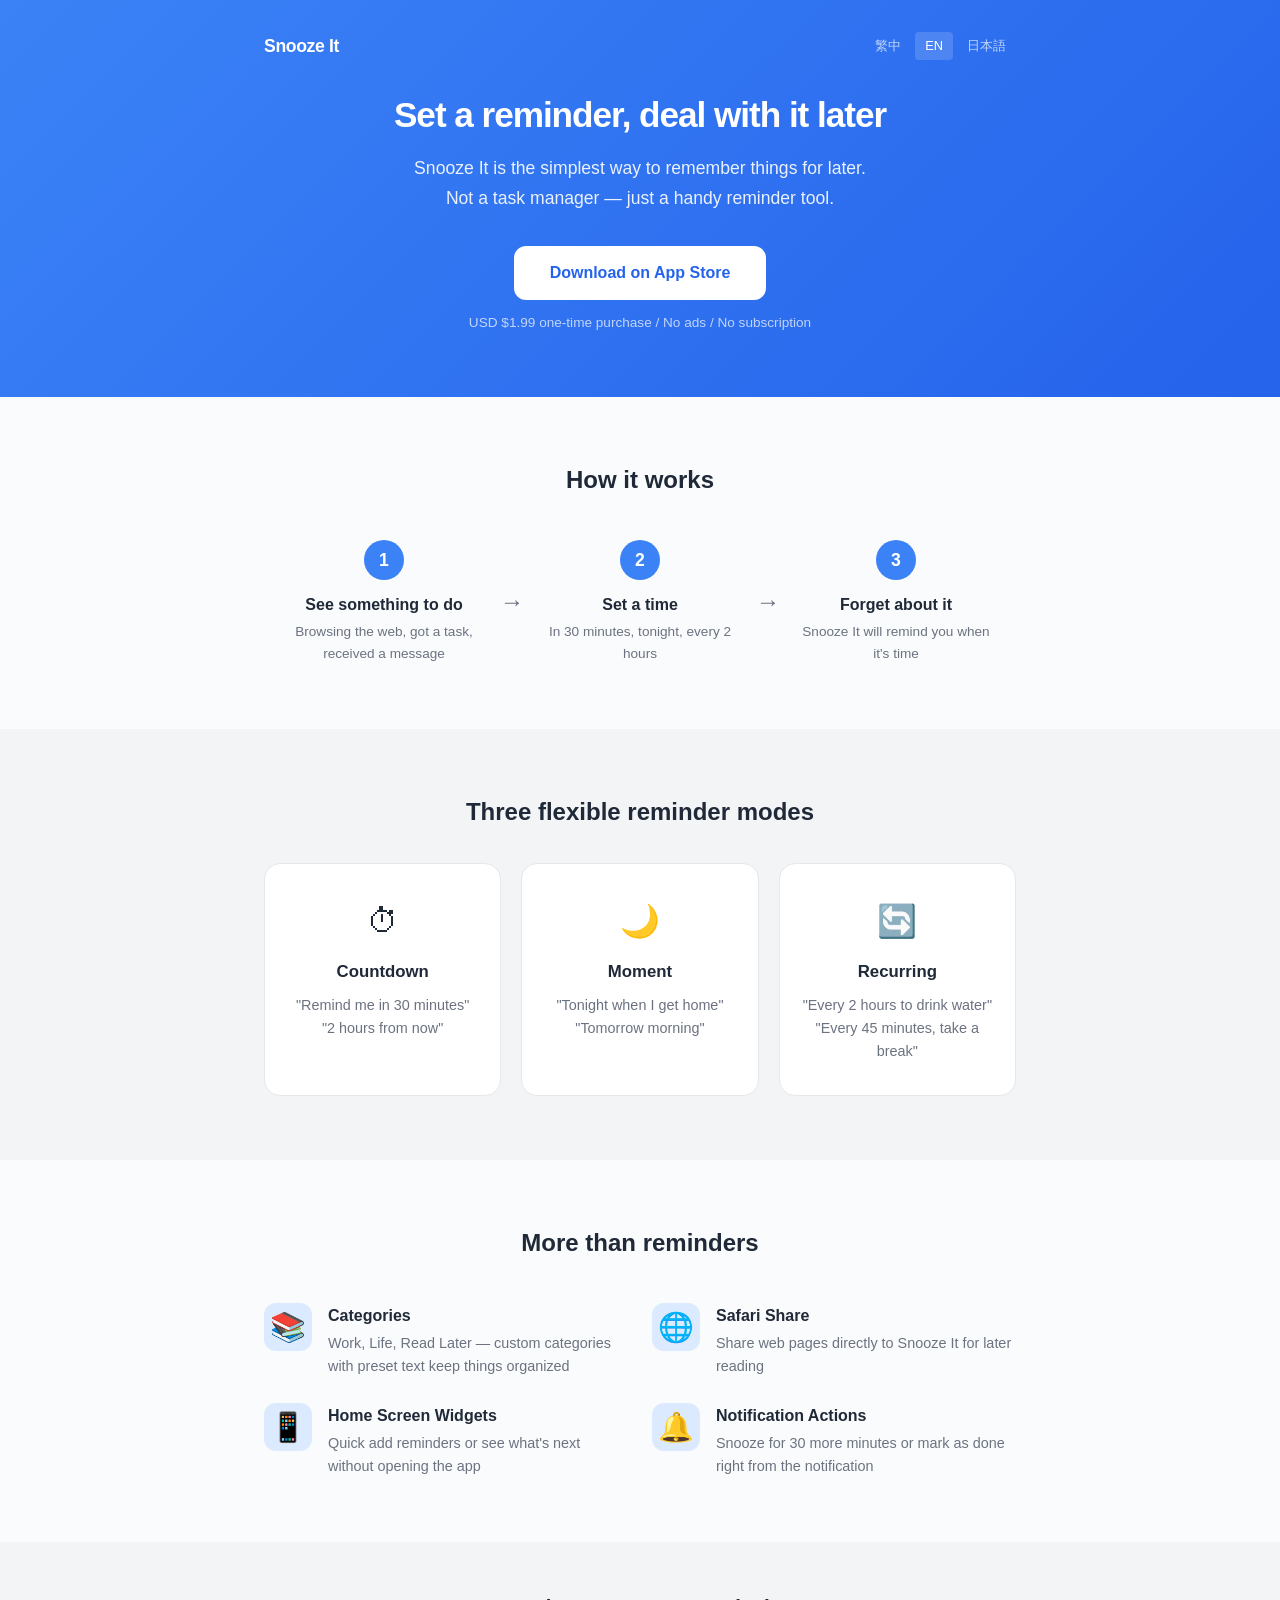
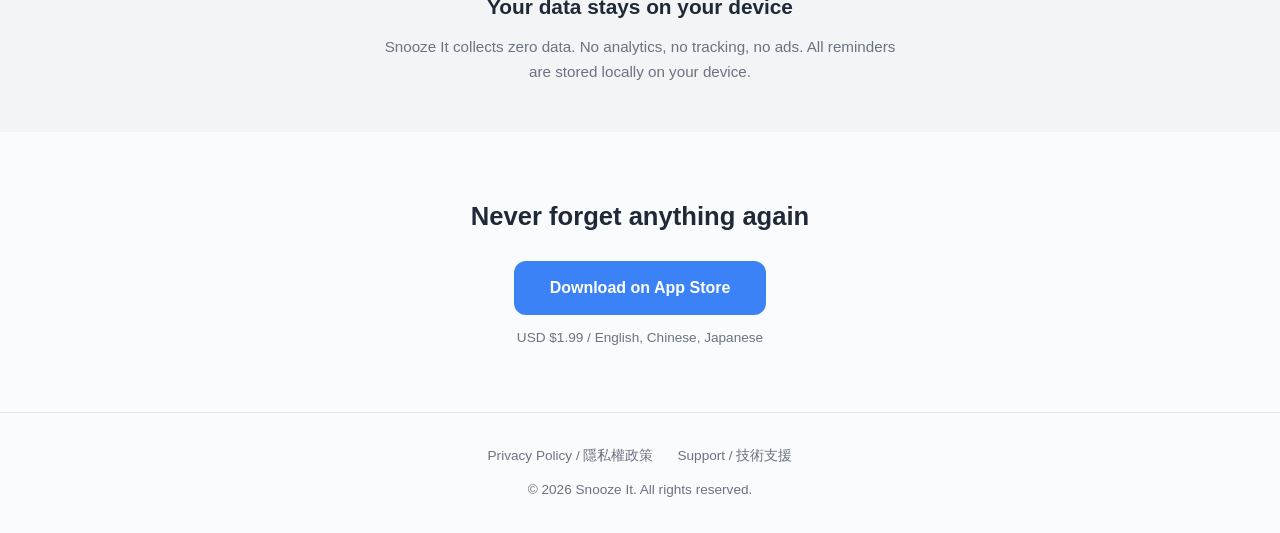
==== index.html @ 7bffccd5 "feat: landing page with SEO, multi-language support, and full feature showcase - Rebuilt index.html " ====
<!DOCTYPE html>
<html lang="zh-Hant">
<head>
    <meta charset="UTF-8">
    <meta name="viewport" content="width=device-width, initial-scale=1.0">
    <title>Snooze It - 最簡單的稍後提醒 App | iPhone 提醒工具</title>
    <meta name="description" content="Snooze It 讓你用最簡單的方式設定提醒：倒數計時、指定時機、循環提醒三種模式，搭配 Widget 與 Safari 分享，不再忘記任何事。">
    <meta name="keywords" content="iPhone 提醒, 稍後提醒, 倒數計時, 喝水提醒, Safari 稍後閱讀, iOS Widget, reminder app, snooze reminder">

    <!-- Open Graph -->
    <meta property="og:title" content="Snooze It - 最簡單的稍後提醒 App">
    <meta property="og:description" content="看到待辦事項，設個時間，晚點再處理。三種提醒模式 + Widget + Safari 分享。">
    <meta property="og:type" content="website">
    <meta property="og:url" content="https://adriechang.github.io/Snoozeit-Site/">
    <meta property="og:image" content="https://adriechang.github.io/Snoozeit-Site/og-image.png">
    <meta property="og:locale" content="zh_TW">
    <meta property="og:locale:alternate" content="en_US">
    <meta property="og:locale:alternate" content="ja_JP">
    <meta property="og:locale:alternate" content="zh_CN">

    <!-- Twitter Card -->
    <meta name="twitter:card" content="summary_large_image">
    <meta name="twitter:title" content="Snooze It - 最簡單的稍後提醒 App">
    <meta name="twitter:description" content="看到待辦事項，設個時間，晚點再處理。三種提醒模式 + Widget + Safari 分享。">

    <!-- Apple Smart App Banner (replace XXXXXXXXXX with real App Store ID after launch) -->
    <meta name="apple-itunes-app" content="app-id=XXXXXXXXXX">

    <!-- Canonical -->
    <link rel="canonical" href="https://adriechang.github.io/Snoozeit-Site/">

    <link rel="stylesheet" href="style.css">

    <!-- JSON-LD Structured Data -->
    <script type="application/ld+json">
    {
        "@context": "https://schema.org",
        "@type": "MobileApplication",
        "name": "Snooze It",
        "operatingSystem": "iOS",
        "applicationCategory": "ProductivityApplication",
        "offers": {
            "@type": "Offer",
            "price": "1.99",
            "priceCurrency": "USD"
        },
        "description": "The simplest way to set reminders. Three modes: countdown, moment, and recurring. With Widgets and Safari sharing.",
        "softwareVersion": "1.0",
        "author": {
            "@type": "Person",
            "name": "Adrie Chang"
        }
    }
    </script>
</head>
<body>
    <header class="hero-header">
        <div class="container">
            <nav class="top-nav">
                <span class="logo">Snooze It</span>
                <div class="lang-switch">
                    <a href="#" class="active" onclick="switchLang('zh'); return false;">繁中</a>
                    <a href="#" onclick="switchLang('en'); return false;">EN</a>
                    <a href="#" onclick="switchLang('ja'); return false;">日本語</a>
                </div>
            </nav>

            <!-- 繁體中文 Hero -->
            <div id="hero-zh" class="hero-content lang-content">
                <h1>設個提醒，晚點再說</h1>
                <p class="hero-sub">Snooze It 讓你用最簡單的方式記住稍後要做的事。<br>不是任務管理工具，只是一個好用的提醒小幫手。</p>
                <a href="#" class="cta-button" id="cta-zh">
                    <img src="appstore-badge-zh.svg" alt="在 App Store 下載" onerror="this.parentElement.textContent='App Store 下載'">
                </a>
                <p class="price">USD $1.99 一次買斷 / 無廣告 / 無訂閱</p>
            </div>

            <!-- English Hero -->
            <div id="hero-en" class="hero-content lang-content" style="display:none;">
                <h1>Set a reminder, deal with it later</h1>
                <p class="hero-sub">Snooze It is the simplest way to remember things for later.<br>Not a task manager — just a handy reminder tool.</p>
                <a href="#" class="cta-button" id="cta-en">
                    <img src="appstore-badge-en.svg" alt="Download on the App Store" onerror="this.parentElement.textContent='Download on App Store'">
                </a>
                <p class="price">USD $1.99 one-time purchase / No ads / No subscription</p>
            </div>

            <!-- 日本語 Hero -->
            <div id="hero-ja" class="hero-content lang-content" style="display:none;">
                <h1>リマインダーを設定、あとで対応</h1>
                <p class="hero-sub">Snooze It は「あとでやること」を忘れないための<br>最もシンプルなリマインダーアプリです。</p>
                <a href="#" class="cta-button" id="cta-ja">
                    <img src="appstore-badge-ja.svg" alt="App Store からダウンロード" onerror="this.parentElement.textContent='App Store ダウンロード'">
                </a>
                <p class="price">USD $1.99 買い切り / 広告なし / サブスクなし</p>
            </div>
        </div>
    </header>

    <main>
        <!-- How it works -->
        <section class="how-it-works">
            <div class="container">
                <div id="hiw-zh" class="lang-content">
                    <h2>怎麼使用？</h2>
                    <div class="steps">
                        <div class="step">
                            <div class="step-num">1</div>
                            <h3>看到要做的事</h3>
                            <p>瀏覽網頁、想到待辦、收到訊息</p>
                        </div>
                        <div class="step-arrow">&rarr;</div>
                        <div class="step">
                            <div class="step-num">2</div>
                            <h3>設個時間</h3>
                            <p>30 分鐘後、今晚、每 2 小時</p>
                        </div>
                        <div class="step-arrow">&rarr;</div>
                        <div class="step">
                            <div class="step-num">3</div>
                            <h3>放心忘記</h3>
                            <p>時間到了 Snooze It 會提醒你</p>
                        </div>
                    </div>
                </div>
                <div id="hiw-en" class="lang-content" style="display:none;">
                    <h2>How it works</h2>
                    <div class="steps">
                        <div class="step">
                            <div class="step-num">1</div>
                            <h3>See something to do</h3>
                            <p>Browsing the web, got a task, received a message</p>
                        </div>
                        <div class="step-arrow">&rarr;</div>
                        <div class="step">
                            <div class="step-num">2</div>
                            <h3>Set a time</h3>
                            <p>In 30 minutes, tonight, every 2 hours</p>
                        </div>
                        <div class="step-arrow">&rarr;</div>
                        <div class="step">
                            <div class="step-num">3</div>
                            <h3>Forget about it</h3>
                            <p>Snooze It will remind you when it's time</p>
                        </div>
                    </div>
                </div>
                <div id="hiw-ja" class="lang-content" style="display:none;">
                    <h2>使い方</h2>
                    <div class="steps">
                        <div class="step">
                            <div class="step-num">1</div>
                            <h3>やることを見つける</h3>
                            <p>ウェブ閲覧、タスク発見、メッセージ受信</p>
                        </div>
                        <div class="step-arrow">&rarr;</div>
                        <div class="step">
                            <div class="step-num">2</div>
                            <h3>時間を設定</h3>
                            <p>30分後、今夜、2時間ごと</p>
                        </div>
                        <div class="step-arrow">&rarr;</div>
                        <div class="step">
                            <div class="step-num">3</div>
                            <h3>安心して忘れる</h3>
                            <p>時間になったら Snooze It がお知らせ</p>
                        </div>
                    </div>
                </div>
            </div>
        </section>

        <!-- Three modes -->
        <section class="modes">
            <div class="container">
                <div id="modes-zh" class="lang-content">
                    <h2>三種靈活的提醒模式</h2>
                    <div class="features-grid">
                        <div class="feature-card">
                            <div class="feature-icon">&#9201;</div>
                            <h3>倒數計時</h3>
                            <p>「30 分鐘後提醒我」<br>「2 小時後再說」</p>
                        </div>
                        <div class="feature-card">
                            <div class="feature-icon">&#127769;</div>
                            <h3>指定時機</h3>
                            <p>「今晚回家後」<br>「明天早上」</p>
                        </div>
                        <div class="feature-card">
                            <div class="feature-icon">&#128260;</div>
                            <h3>循環提醒</h3>
                            <p>「每 2 小時提醒一次喝水」<br>「每 45 分鐘休息一下」</p>
                        </div>
                    </div>
                </div>
                <div id="modes-en" class="lang-content" style="display:none;">
                    <h2>Three flexible reminder modes</h2>
                    <div class="features-grid">
                        <div class="feature-card">
                            <div class="feature-icon">&#9201;</div>
                            <h3>Countdown</h3>
                            <p>"Remind me in 30 minutes"<br>"2 hours from now"</p>
                        </div>
                        <div class="feature-card">
                            <div class="feature-icon">&#127769;</div>
                            <h3>Moment</h3>
                            <p>"Tonight when I get home"<br>"Tomorrow morning"</p>
                        </div>
                        <div class="feature-card">
                            <div class="feature-icon">&#128260;</div>
                            <h3>Recurring</h3>
                            <p>"Every 2 hours to drink water"<br>"Every 45 minutes, take a break"</p>
                        </div>
                    </div>
                </div>
                <div id="modes-ja" class="lang-content" style="display:none;">
                    <h2>3つの柔軟なリマインドモード</h2>
                    <div class="features-grid">
                        <div class="feature-card">
                            <div class="feature-icon">&#9201;</div>
                            <h3>カウントダウン</h3>
                            <p>「30分後にリマインド」<br>「2時間後にまた」</p>
                        </div>
                        <div class="feature-card">
                            <div class="feature-icon">&#127769;</div>
                            <h3>タイミング指定</h3>
                            <p>「今夜帰宅後」<br>「明日の朝」</p>
                        </div>
                        <div class="feature-card">
                            <div class="feature-icon">&#128260;</div>
                            <h3>繰り返し</h3>
                            <p>「2時間ごとに水を飲むリマインド」<br>「45分ごとに休憩」</p>
                        </div>
                    </div>
                </div>
            </div>
        </section>

        <!-- More features -->
        <section class="more-features">
            <div class="container">
                <div id="feat-zh" class="lang-content">
                    <h2>不只是提醒</h2>
                    <div class="feature-list">
                        <div class="feature-item">
                            <div class="feature-item-icon">&#128218;</div>
                            <div>
                                <h3>分類管理</h3>
                                <p>工作、生活、稍後閱讀 — 自訂分類與預設文字，讓提醒井井有條</p>
                            </div>
                        </div>
                        <div class="feature-item">
                            <div class="feature-item-icon">&#127760;</div>
                            <div>
                                <h3>Safari 分享</h3>
                                <p>瀏覽網頁時直接分享到 Snooze It，設定時間稍後再看</p>
                            </div>
                        </div>
                        <div class="feature-item">
                            <div class="feature-item-icon">&#128241;</div>
                            <div>
                                <h3>桌面 Widget</h3>
                                <p>快速新增提醒、查看下一則提醒，不用打開 App</p>
                            </div>
                        </div>
                        <div class="feature-item">
                            <div class="feature-item-icon">&#128276;</div>
                            <div>
                                <h3>通知操作</h3>
                                <p>收到提醒後可一鍵再延 30 分鐘或標記完成</p>
                            </div>
                        </div>
                    </div>
                </div>
                <div id="feat-en" class="lang-content" style="display:none;">
                    <h2>More than reminders</h2>
                    <div class="feature-list">
                        <div class="feature-item">
                            <div class="feature-item-icon">&#128218;</div>
                            <div>
                                <h3>Categories</h3>
                                <p>Work, Life, Read Later — custom categories with preset text keep things organized</p>
                            </div>
                        </div>
                        <div class="feature-item">
                            <div class="feature-item-icon">&#127760;</div>
                            <div>
                                <h3>Safari Share</h3>
                                <p>Share web pages directly to Snooze It for later reading</p>
                            </div>
                        </div>
                        <div class="feature-item">
                            <div class="feature-item-icon">&#128241;</div>
                            <div>
                                <h3>Home Screen Widgets</h3>
                                <p>Quick add reminders or see what's next without opening the app</p>
                            </div>
                        </div>
                        <div class="feature-item">
                            <div class="feature-item-icon">&#128276;</div>
                            <div>
                                <h3>Notification Actions</h3>
                                <p>Snooze for 30 more minutes or mark as done right from the notification</p>
                            </div>
                        </div>
                    </div>
                </div>
                <div id="feat-ja" class="lang-content" style="display:none;">
                    <h2>リマインダー以上の便利さ</h2>
                    <div class="feature-list">
                        <div class="feature-item">
                            <div class="feature-item-icon">&#128218;</div>
                            <div>
                                <h3>カテゴリ管理</h3>
                                <p>仕事、生活、あとで読む — カスタムカテゴリとプリセットで整理整頓</p>
                            </div>
                        </div>
                        <div class="feature-item">
                            <div class="feature-item-icon">&#127760;</div>
                            <div>
                                <h3>Safari共有</h3>
                                <p>ウェブページを直接 Snooze It に共有して、あとで読む</p>
                            </div>
                        </div>
                        <div class="feature-item">
                            <div class="feature-item-icon">&#128241;</div>
                            <div>
                                <h3>ホーム画面ウィジェット</h3>
                                <p>アプリを開かずにリマインダーを追加・確認</p>
                            </div>
                        </div>
                        <div class="feature-item">
                            <div class="feature-item-icon">&#128276;</div>
                            <div>
                                <h3>通知アクション</h3>
                                <p>通知から30分延長または完了をワンタップ</p>
                            </div>
                        </div>
                    </div>
                </div>
            </div>
        </section>

        <!-- Privacy callout -->
        <section class="privacy-callout">
            <div class="container">
                <div id="priv-zh" class="lang-content">
                    <h2>你的資料，只在你的手機上</h2>
                    <p>Snooze It 不收集任何資料、不使用分析工具、不含廣告。所有提醒內容僅儲存在裝置本地。</p>
                </div>
                <div id="priv-en" class="lang-content" style="display:none;">
                    <h2>Your data stays on your device</h2>
                    <p>Snooze It collects zero data. No analytics, no tracking, no ads. All reminders are stored locally on your device.</p>
                </div>
                <div id="priv-ja" class="lang-content" style="display:none;">
                    <h2>データはあなたのデバイスだけに</h2>
                    <p>Snooze It はデータを一切収集しません。分析ツール、トラッキング、広告なし。すべてのリマインダーはデバイス内にのみ保存されます。</p>
                </div>
            </div>
        </section>

        <!-- Final CTA -->
        <section class="final-cta">
            <div class="container">
                <div id="cta2-zh" class="lang-content">
                    <h2>不再忘記任何事</h2>
                    <a href="#" class="cta-button">App Store 下載</a>
                    <p class="price">USD $1.99 / 支援繁中、簡中、英文、日文</p>
                </div>
                <div id="cta2-en" class="lang-content" style="display:none;">
                    <h2>Never forget anything again</h2>
                    <a href="#" class="cta-button">Download on App Store</a>
                    <p class="price">USD $1.99 / English, Chinese, Japanese</p>
                </div>
                <div id="cta2-ja" class="lang-content" style="display:none;">
                    <h2>もう何も忘れない</h2>
                    <a href="#" class="cta-button">App Store ダウンロード</a>
                    <p class="price">USD $1.99 / 日本語・英語・中国語対応</p>
                </div>
            </div>
        </section>
    </main>

    <footer>
        <div class="container footer-content">
            <div class="footer-links">
                <a href="privacy.html">Privacy Policy / 隱私權政策</a>
                <a href="support.html">Support / 技術支援</a>
            </div>
            <p>&copy; 2026 Snooze It. All rights reserved.</p>
        </div>
    </footer>

    <script>
        function switchLang(lang) {
            document.querySelectorAll('.lang-content').forEach(function(el) { el.style.display = 'none'; });
            document.querySelectorAll('[id$="-' + lang + '"]').forEach(function(el) { el.style.display = ''; });
            document.querySelectorAll('.lang-switch a').forEach(function(el) { el.classList.remove('active'); });
            var langMap = { zh: 0, en: 1, ja: 2 };
            var links = document.querySelectorAll('.lang-switch a');
            if (links[langMap[lang]]) links[langMap[lang]].classList.add('active');
        }

        // Auto-detect language
        (function() {
            var userLang = navigator.language || navigator.userLanguage || '';
            if (userLang.startsWith('ja')) {
                switchLang('ja');
            } else if (userLang.startsWith('en')) {
                switchLang('en');
            }
        })();
    </script>
</body>
</html>
---- style.css ----
* {
    margin: 0;
    padding: 0;
    box-sizing: border-box;
}

:root {
    --brand: #3B82F6;
    --brand-dark: #2563EB;
    --brand-light: #DBEAFE;
    --bg: #FAFBFC;
    --text: #1F2937;
    --text-light: #6B7280;
    --card-bg: #FFFFFF;
    --border: #E5E7EB;
    --section-alt: #F3F4F6;
}

body {
    font-family: -apple-system, BlinkMacSystemFont, "SF Pro Text", "Helvetica Neue", Arial, sans-serif;
    color: var(--text);
    background: var(--bg);
    line-height: 1.6;
    -webkit-font-smoothing: antialiased;
}

.container {
    max-width: 800px;
    margin: 0 auto;
    padding: 0 24px;
}

/* ---- Top Nav ---- */
.top-nav {
    display: flex;
    justify-content: space-between;
    align-items: center;
    padding-bottom: 32px;
}

.logo {
    font-size: 1.1rem;
    font-weight: 700;
    letter-spacing: -0.02em;
}

/* ---- Language Switcher ---- */
.lang-switch {
    display: flex;
    gap: 4px;
}

.lang-switch a {
    font-size: 0.8rem;
    color: rgba(255, 255, 255, 0.7);
    text-decoration: none;
    padding: 4px 10px;
    border-radius: 4px;
    transition: background 0.2s, color 0.2s;
}

.lang-switch a:hover,
.lang-switch a.active {
    color: #fff;
    background: rgba(255, 255, 255, 0.15);
}

/* ---- Hero Header ---- */
.hero-header {
    background: linear-gradient(135deg, var(--brand), var(--brand-dark));
    color: white;
    padding: 32px 0 64px;
    text-align: center;
}

.hero-content h1 {
    font-size: 2.2rem;
    font-weight: 800;
    letter-spacing: -0.03em;
    line-height: 1.3;
    margin-bottom: 16px;
}

.hero-sub {
    font-size: 1.1rem;
    opacity: 0.9;
    margin-bottom: 32px;
    line-height: 1.7;
}

.cta-button {
    display: inline-block;
    background: #fff;
    color: var(--brand-dark);
    font-weight: 700;
    font-size: 1rem;
    padding: 14px 36px;
    border-radius: 12px;
    text-decoration: none;
    transition: transform 0.15s, box-shadow 0.15s;
}

.cta-button:hover {
    transform: translateY(-2px);
    box-shadow: 0 8px 24px rgba(0, 0, 0, 0.15);
}

.cta-button img {
    height: 44px;
    display: block;
}

.price {
    font-size: 0.85rem;
    opacity: 0.7;
    margin-top: 12px;
}

/* ---- How It Works ---- */
.how-it-works {
    padding: 64px 0;
    text-align: center;
}

.how-it-works h2 {
    font-size: 1.5rem;
    font-weight: 700;
    margin-bottom: 40px;
}

.steps {
    display: flex;
    align-items: center;
    justify-content: center;
    gap: 16px;
}

.step {
    flex: 1;
    max-width: 200px;
}

.step-num {
    width: 40px;
    height: 40px;
    background: var(--brand);
    color: #fff;
    border-radius: 50%;
    display: flex;
    align-items: center;
    justify-content: center;
    font-weight: 700;
    font-size: 1.1rem;
    margin: 0 auto 12px;
}

.step h3 {
    font-size: 1rem;
    margin-bottom: 4px;
}

.step p {
    font-size: 0.85rem;
    color: var(--text-light);
}

.step-arrow {
    font-size: 1.5rem;
    color: var(--text-light);
    flex-shrink: 0;
}

/* ---- Modes (Three Cards) ---- */
.modes {
    background: var(--section-alt);
    padding: 64px 0;
    text-align: center;
}

.modes h2 {
    font-size: 1.5rem;
    font-weight: 700;
    margin-bottom: 32px;
}

.features-grid {
    display: grid;
    grid-template-columns: repeat(3, 1fr);
    gap: 20px;
}

.feature-card {
    background: var(--card-bg);
    border: 1px solid var(--border);
    border-radius: 16px;
    padding: 32px 20px;
}

.feature-icon {
    font-size: 2rem;
    margin-bottom: 12px;
}

.feature-card h3 {
    font-size: 1.05rem;
    font-weight: 600;
    margin-bottom: 8px;
}

.feature-card p {
    font-size: 0.9rem;
    color: var(--text-light);
    line-height: 1.6;
}

/* ---- More Features (List) ---- */
.more-features {
    padding: 64px 0;
}

.more-features h2 {
    font-size: 1.5rem;
    font-weight: 700;
    text-align: center;
    margin-bottom: 40px;
}

.feature-list {
    display: grid;
    grid-template-columns: 1fr 1fr;
    gap: 24px;
}

.feature-item {
    display: flex;
    gap: 16px;
    align-items: flex-start;
}

.feature-item-icon {
    font-size: 1.8rem;
    flex-shrink: 0;
    width: 48px;
    height: 48px;
    display: flex;
    align-items: center;
    justify-content: center;
    background: var(--brand-light);
    border-radius: 12px;
}

.feature-item h3 {
    font-size: 1rem;
    font-weight: 600;
    margin-bottom: 4px;
}

.feature-item p {
    font-size: 0.9rem;
    color: var(--text-light);
}

/* ---- Privacy Callout ---- */
.privacy-callout {
    background: var(--section-alt);
    padding: 48px 0;
    text-align: center;
}

.privacy-callout h2 {
    font-size: 1.3rem;
    font-weight: 700;
    margin-bottom: 12px;
}

.privacy-callout p {
    font-size: 0.95rem;
    color: var(--text-light);
    max-width: 520px;
    margin: 0 auto;
}

/* ---- Final CTA ---- */
.final-cta {
    padding: 64px 0;
    text-align: center;
}

.final-cta h2 {
    font-size: 1.6rem;
    font-weight: 700;
    margin-bottom: 24px;
}

.final-cta .cta-button {
    background: var(--brand);
    color: #fff;
}

.final-cta .cta-button:hover {
    background: var(--brand-dark);
}

.final-cta .price {
    color: var(--text-light);
    opacity: 1;
}

/* ---- Footer ---- */
footer {
    border-top: 1px solid var(--border);
    padding: 32px 0;
    text-align: center;
    color: var(--text-light);
    font-size: 0.85rem;
}

.footer-content {
    display: flex;
    flex-direction: column;
    gap: 12px;
}

.footer-links {
    display: flex;
    justify-content: center;
    gap: 24px;
}

.footer-links a {
    color: var(--text-light);
    text-decoration: none;
    transition: color 0.2s;
}

.footer-links a:hover {
    color: var(--brand);
}

/* ---- Policy / Support pages (kept from original) ---- */
.page-content {
    padding: 48px 0 60px;
}

.page-content h1 {
    font-size: 1.6rem;
    margin-bottom: 8px;
}

.page-content .subtitle {
    color: var(--text-light);
    margin-bottom: 32px;
}

.page-content h2 {
    font-size: 1.2rem;
    margin-top: 32px;
    margin-bottom: 12px;
    color: var(--brand-dark);
}

.page-content h3 {
    font-size: 1.05rem;
    margin-top: 24px;
    margin-bottom: 8px;
}

.page-content p,
.page-content li {
    color: var(--text);
    margin-bottom: 8px;
}

.page-content ul {
    padding-left: 24px;
    margin-bottom: 16px;
}

.page-content a {
    color: var(--brand);
    text-decoration: none;
}

.page-content a:hover {
    text-decoration: underline;
}

.back-link {
    display: inline-block;
    margin-top: 40px;
    color: var(--brand);
    text-decoration: none;
    font-weight: 500;
}

.back-link:hover {
    text-decoration: underline;
}

/* ---- Responsive ---- */
@media (max-width: 640px) {
    .hero-content h1 {
        font-size: 1.6rem;
    }

    .hero-sub {
        font-size: 1rem;
    }

    .steps {
        flex-direction: column;
        gap: 8px;
    }

    .step-arrow {
        transform: rotate(90deg);
    }

    .features-grid {
        grid-template-columns: 1fr;
        gap: 16px;
    }

    .feature-list {
        grid-template-columns: 1fr;
    }

    .feature-card {
        padding: 24px 16px;
    }
}
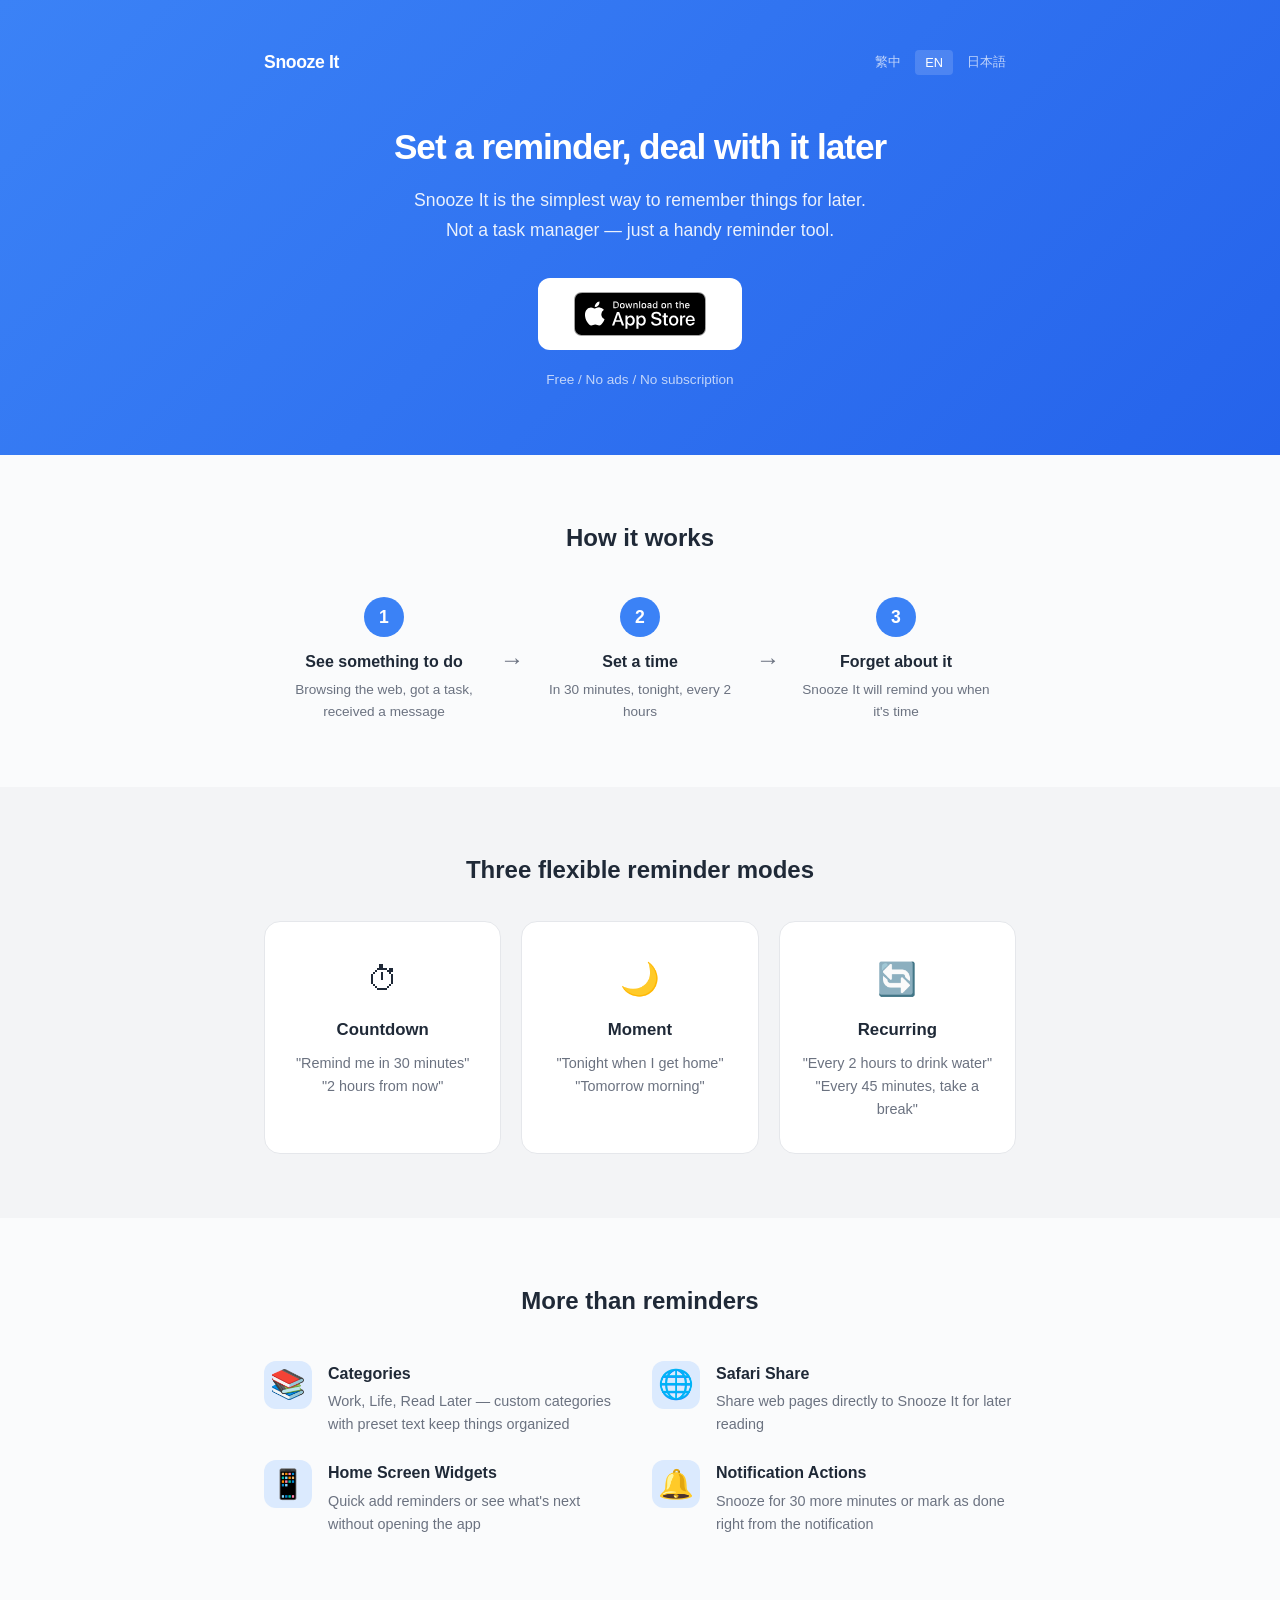
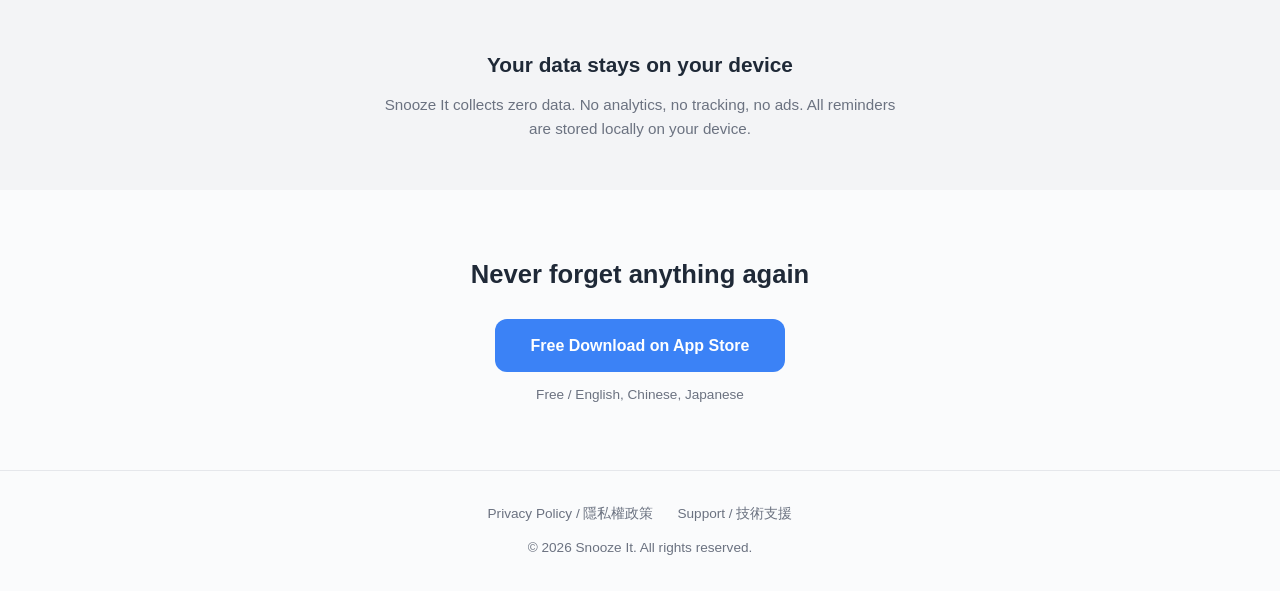
==== commit 8646215a: "feat: SEO/AEO optimization, free pricing, App Store badges & assets - Update pricing to free across " ====
--- a/index.html
+++ b/index.html
@@ -23,33 +23,108 @@
     <meta name="twitter:title" content="Snooze It - 最簡單的稍後提醒 App">
     <meta name="twitter:description" content="看到待辦事項，設個時間，晚點再處理。三種提醒模式 + Widget + Safari 分享。">
 
-    <!-- Apple Smart App Banner (replace XXXXXXXXXX with real App Store ID after launch) -->
-    <meta name="apple-itunes-app" content="app-id=XXXXXXXXXX">
+    <!-- Apple Smart App Banner -->
+    <meta name="apple-itunes-app" content="app-id=6760223190">
 
     <!-- Canonical -->
     <link rel="canonical" href="https://adriechang.github.io/Snoozeit-Site/">
 
+    <!-- Hreflang (single-page multi-lang, self-referencing) -->
+    <link rel="alternate" hreflang="zh-Hant" href="https://adriechang.github.io/Snoozeit-Site/">
+    <link rel="alternate" hreflang="en" href="https://adriechang.github.io/Snoozeit-Site/">
+    <link rel="alternate" hreflang="ja" href="https://adriechang.github.io/Snoozeit-Site/">
+    <link rel="alternate" hreflang="x-default" href="https://adriechang.github.io/Snoozeit-Site/">
+
+    <!-- Favicon -->
+    <link rel="icon" type="image/png" sizes="32x32" href="favicon-32x32.png">
+    <link rel="icon" type="image/png" sizes="16x16" href="favicon-16x16.png">
+    <link rel="apple-touch-icon" sizes="180x180" href="apple-touch-icon.png">
+
+    <!-- Theme Color -->
+    <meta name="theme-color" content="#3B82F6">
+
     <link rel="stylesheet" href="style.css">
 
-    <!-- JSON-LD Structured Data -->
+    <!-- JSON-LD: MobileApplication -->
     <script type="application/ld+json">
     {
         "@context": "https://schema.org",
         "@type": "MobileApplication",
         "name": "Snooze It",
-        "operatingSystem": "iOS",
+        "operatingSystem": "iOS 16+",
         "applicationCategory": "ProductivityApplication",
         "offers": {
             "@type": "Offer",
-            "price": "1.99",
+            "price": "0",
             "priceCurrency": "USD"
         },
         "description": "The simplest way to set reminders. Three modes: countdown, moment, and recurring. With Widgets and Safari sharing.",
+        "url": "https://adriechang.github.io/Snoozeit-Site/",
+        "downloadUrl": "https://apps.apple.com/us/app/snooze-it-quick-reminders/id6760223190",
         "softwareVersion": "1.0",
+        "datePublished": "2026-03-08",
+        "inLanguage": ["zh-Hant", "en", "ja", "zh-Hans"],
+        "screenshot": "https://adriechang.github.io/Snoozeit-Site/og-image.png",
         "author": {
             "@type": "Person",
             "name": "Adrie Chang"
         }
+    }
+    </script>
+
+    <!-- JSON-LD: WebSite -->
+    <script type="application/ld+json">
+    {
+        "@context": "https://schema.org",
+        "@type": "WebSite",
+        "name": "Snooze It",
+        "url": "https://adriechang.github.io/Snoozeit-Site/"
+    }
+    </script>
+
+    <!-- JSON-LD: BreadcrumbList -->
+    <script type="application/ld+json">
+    {
+        "@context": "https://schema.org",
+        "@type": "BreadcrumbList",
+        "itemListElement": [
+            {
+                "@type": "ListItem",
+                "position": 1,
+                "name": "Home",
+                "item": "https://adriechang.github.io/Snoozeit-Site/"
+            }
+        ]
+    }
+    </script>
+
+    <!-- JSON-LD: HowTo -->
+    <script type="application/ld+json">
+    {
+        "@context": "https://schema.org",
+        "@type": "HowTo",
+        "name": "How to use Snooze It",
+        "description": "Set reminders in 3 simple steps with Snooze It.",
+        "step": [
+            {
+                "@type": "HowToStep",
+                "position": 1,
+                "name": "See something to do",
+                "text": "Browsing the web, got a task, received a message — anything you want to be reminded about later."
+            },
+            {
+                "@type": "HowToStep",
+                "position": 2,
+                "name": "Set a time",
+                "text": "Choose from countdown (30 minutes), a specific moment (tonight), or recurring (every 2 hours)."
+            },
+            {
+                "@type": "HowToStep",
+                "position": 3,
+                "name": "Forget about it",
+                "text": "Snooze It will send you a notification when it's time. You can snooze again or mark it done."
+            }
+        ]
     }
     </script>
 </head>
@@ -59,9 +134,9 @@
             <nav class="top-nav">
                 <span class="logo">Snooze It</span>
                 <div class="lang-switch">
-                    <a href="#" class="active" onclick="switchLang('zh'); return false;">繁中</a>
-                    <a href="#" onclick="switchLang('en'); return false;">EN</a>
-                    <a href="#" onclick="switchLang('ja'); return false;">日本語</a>
+                    <button class="active" onclick="switchLang('zh')" aria-label="切換至繁體中文">繁中</button>
+                    <button onclick="switchLang('en')" aria-label="Switch to English">EN</button>
+                    <button onclick="switchLang('ja')" aria-label="日本語に切り替え">日本語</button>
                 </div>
             </nav>
 
@@ -69,30 +144,30 @@
             <div id="hero-zh" class="hero-content lang-content">
                 <h1>設個提醒，晚點再說</h1>
                 <p class="hero-sub">Snooze It 讓你用最簡單的方式記住稍後要做的事。<br>不是任務管理工具，只是一個好用的提醒小幫手。</p>
-                <a href="#" class="cta-button" id="cta-zh">
+                <a href="https://apps.apple.com/us/app/snooze-it-quick-reminders/id6760223190" class="cta-button" id="cta-zh">
                     <img src="appstore-badge-zh.svg" alt="在 App Store 下載" onerror="this.parentElement.textContent='App Store 下載'">
                 </a>
-                <p class="price">USD $1.99 一次買斷 / 無廣告 / 無訂閱</p>
+                <p class="price">免費下載 / 無廣告 / 無訂閱</p>
             </div>
 
             <!-- English Hero -->
             <div id="hero-en" class="hero-content lang-content" style="display:none;">
                 <h1>Set a reminder, deal with it later</h1>
                 <p class="hero-sub">Snooze It is the simplest way to remember things for later.<br>Not a task manager — just a handy reminder tool.</p>
-                <a href="#" class="cta-button" id="cta-en">
+                <a href="https://apps.apple.com/us/app/snooze-it-quick-reminders/id6760223190" class="cta-button" id="cta-en">
                     <img src="appstore-badge-en.svg" alt="Download on the App Store" onerror="this.parentElement.textContent='Download on App Store'">
                 </a>
-                <p class="price">USD $1.99 one-time purchase / No ads / No subscription</p>
+                <p class="price">Free / No ads / No subscription</p>
             </div>
 
             <!-- 日本語 Hero -->
             <div id="hero-ja" class="hero-content lang-content" style="display:none;">
                 <h1>リマインダーを設定、あとで対応</h1>
                 <p class="hero-sub">Snooze It は「あとでやること」を忘れないための<br>最もシンプルなリマインダーアプリです。</p>
-                <a href="#" class="cta-button" id="cta-ja">
+                <a href="https://apps.apple.com/us/app/snooze-it-quick-reminders/id6760223190" class="cta-button" id="cta-ja">
                     <img src="appstore-badge-ja.svg" alt="App Store からダウンロード" onerror="this.parentElement.textContent='App Store ダウンロード'">
                 </a>
-                <p class="price">USD $1.99 買い切り / 広告なし / サブスクなし</p>
+                <p class="price">無料ダウンロード / 広告なし / サブスクなし</p>
             </div>
         </div>
     </header>
@@ -364,18 +439,18 @@
             <div class="container">
                 <div id="cta2-zh" class="lang-content">
                     <h2>不再忘記任何事</h2>
-                    <a href="#" class="cta-button">App Store 下載</a>
-                    <p class="price">USD $1.99 / 支援繁中、簡中、英文、日文</p>
+                    <a href="https://apps.apple.com/us/app/snooze-it-quick-reminders/id6760223190" class="cta-button">App Store 免費下載</a>
+                    <p class="price">免費 / 支援繁中、簡中、英文、日文</p>
                 </div>
                 <div id="cta2-en" class="lang-content" style="display:none;">
                     <h2>Never forget anything again</h2>
-                    <a href="#" class="cta-button">Download on App Store</a>
-                    <p class="price">USD $1.99 / English, Chinese, Japanese</p>
+                    <a href="https://apps.apple.com/us/app/snooze-it-quick-reminders/id6760223190" class="cta-button">Free Download on App Store</a>
+                    <p class="price">Free / English, Chinese, Japanese</p>
                 </div>
                 <div id="cta2-ja" class="lang-content" style="display:none;">
                     <h2>もう何も忘れない</h2>
-                    <a href="#" class="cta-button">App Store ダウンロード</a>
-                    <p class="price">USD $1.99 / 日本語・英語・中国語対応</p>
+                    <a href="https://apps.apple.com/us/app/snooze-it-quick-reminders/id6760223190" class="cta-button">App Store 無料ダウンロード</a>
+                    <p class="price">無料 / 日本語・英語・中国語対応</p>
                 </div>
             </div>
         </section>
@@ -395,10 +470,10 @@
         function switchLang(lang) {
             document.querySelectorAll('.lang-content').forEach(function(el) { el.style.display = 'none'; });
             document.querySelectorAll('[id$="-' + lang + '"]').forEach(function(el) { el.style.display = ''; });
-            document.querySelectorAll('.lang-switch a').forEach(function(el) { el.classList.remove('active'); });
+            document.querySelectorAll('.lang-switch button').forEach(function(el) { el.classList.remove('active'); });
             var langMap = { zh: 0, en: 1, ja: 2 };
-            var links = document.querySelectorAll('.lang-switch a');
-            if (links[langMap[lang]]) links[langMap[lang]].classList.add('active');
+            var btns = document.querySelectorAll('.lang-switch button');
+            if (btns[langMap[lang]]) btns[langMap[lang]].classList.add('active');
         }
 
         // Auto-detect language
--- a/style.css
+++ b/style.css
@@ -50,17 +50,24 @@
     gap: 4px;
 }
 
-.lang-switch a {
+.lang-switch a,
+.lang-switch button {
     font-size: 0.8rem;
     color: rgba(255, 255, 255, 0.7);
     text-decoration: none;
     padding: 4px 10px;
     border-radius: 4px;
     transition: background 0.2s, color 0.2s;
+    border: none;
+    background: none;
+    cursor: pointer;
+    font-family: inherit;
 }
 
 .lang-switch a:hover,
-.lang-switch a.active {
+.lang-switch a.active,
+.lang-switch button:hover,
+.lang-switch button.active {
     color: #fff;
     background: rgba(255, 255, 255, 0.15);
 }
@@ -397,6 +404,30 @@
     text-decoration: underline;
 }
 
+/* ---- Page-level lang switch (light bg) ---- */
+.page-lang-switch button {
+    color: var(--text-light);
+}
+
+.page-lang-switch button:hover,
+.page-lang-switch button.active {
+    color: var(--brand);
+    background: var(--brand-light);
+}
+
+/* ---- Logo link ---- */
+.logo a {
+    color: inherit;
+    text-decoration: none;
+}
+
+header .logo {
+    font-size: 1.1rem;
+    font-weight: 700;
+    letter-spacing: -0.02em;
+    padding: 16px 0;
+}
+
 /* ---- Responsive ---- */
 @media (max-width: 640px) {
     .hero-content h1 {
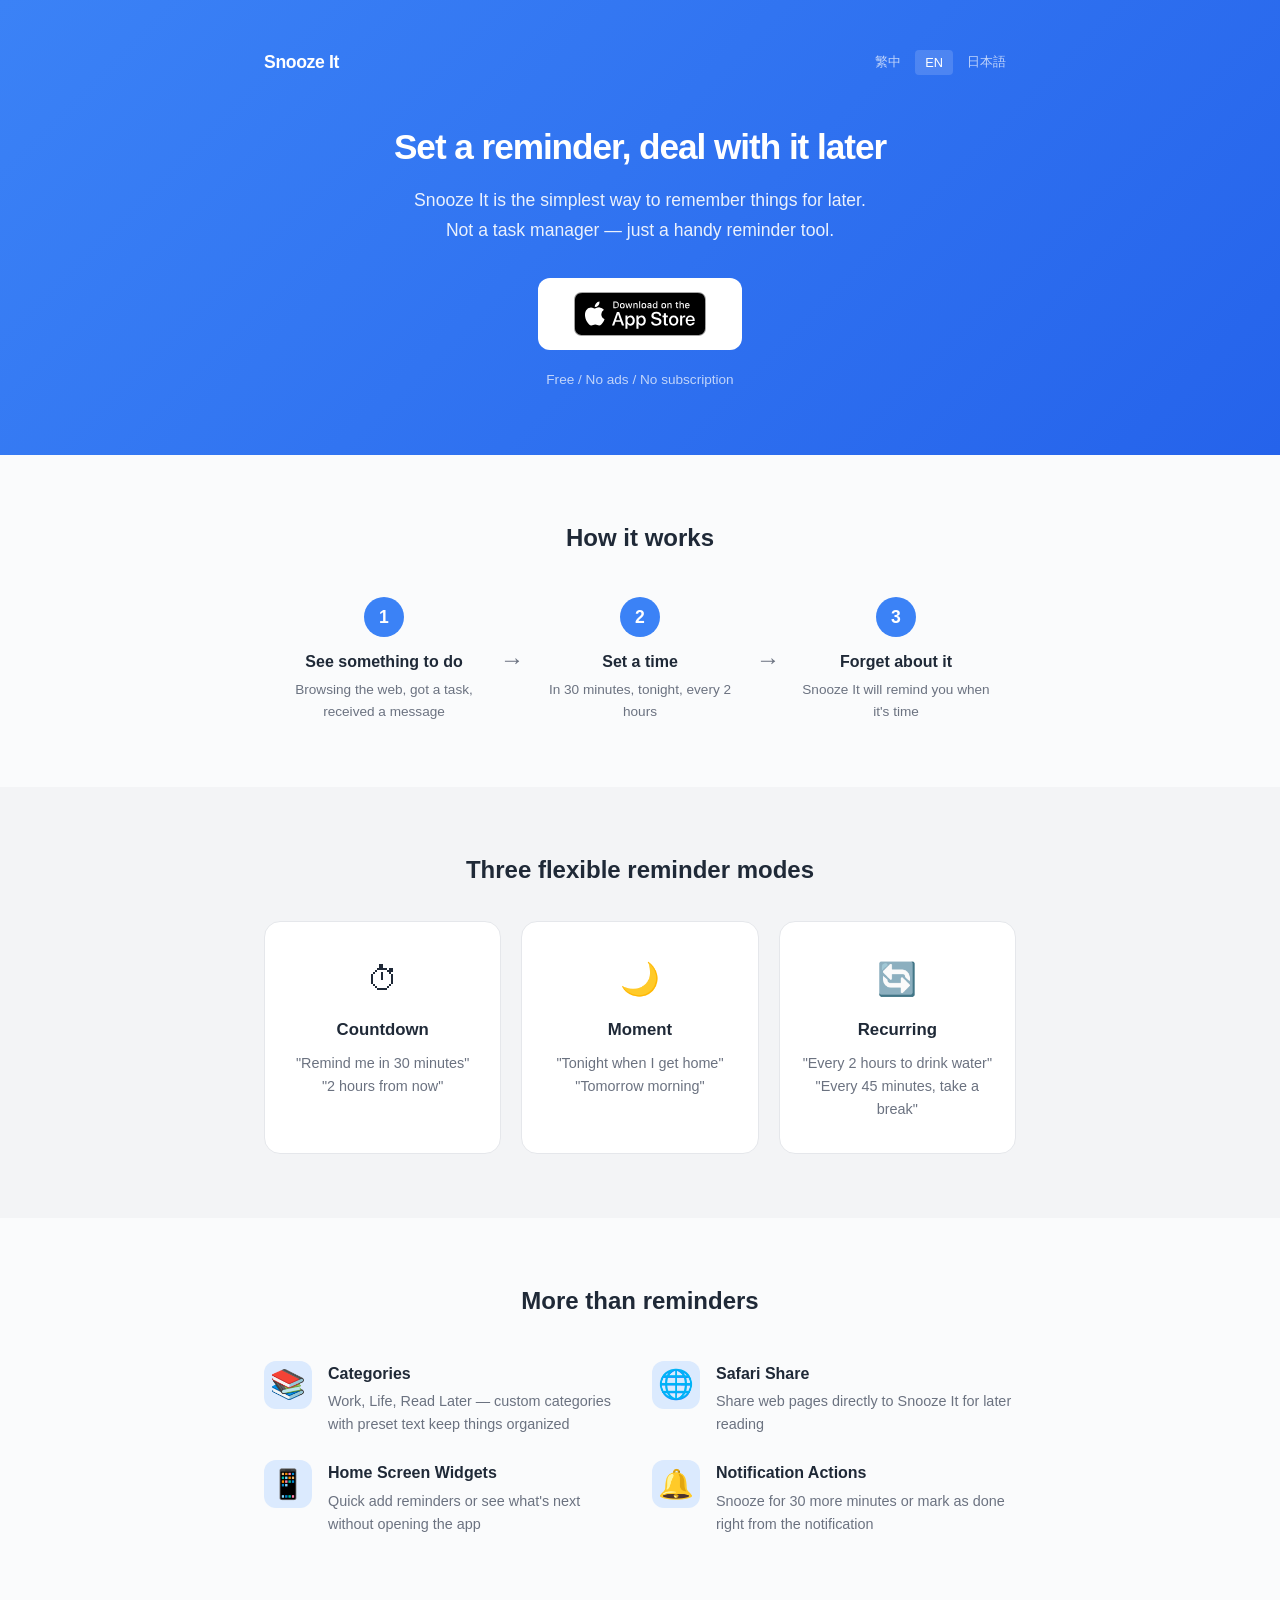
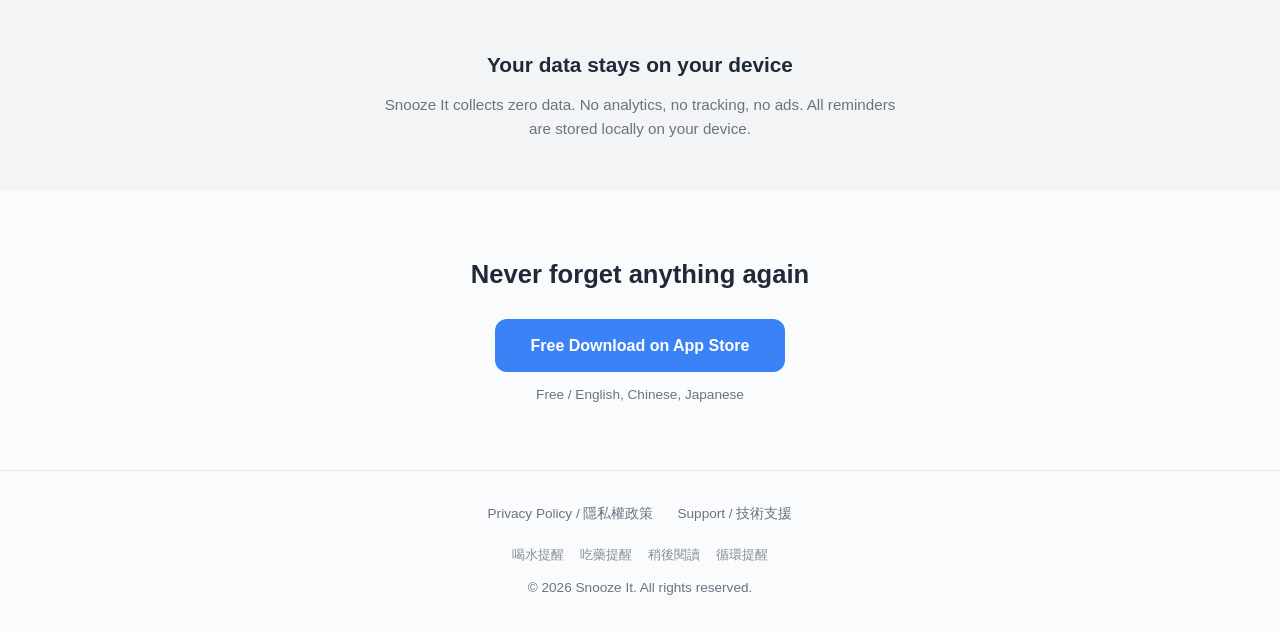
==== commit 7234f4d0: "feat: add use-case SEO pages and marketing drafts - Add 4 use-case landing pages targeting long-tail" ====
--- a/index.html
+++ b/index.html
@@ -462,6 +462,12 @@
                 <a href="privacy.html">Privacy Policy / 隱私權政策</a>
                 <a href="support.html">Support / 技術支援</a>
             </div>
+            <div class="footer-use-cases">
+                <a href="use-cases/drink-water-reminder.html">喝水提醒</a>
+                <a href="use-cases/medication-reminder.html">吃藥提醒</a>
+                <a href="use-cases/read-later-reminder.html">稍後閱讀</a>
+                <a href="use-cases/recurring-reminder.html">循環提醒</a>
+            </div>
             <p>&copy; 2026 Snooze It. All rights reserved.</p>
         </div>
     </footer>
--- a/style.css
+++ b/style.css
@@ -428,6 +428,85 @@
     padding: 16px 0;
 }
 
+/* ---- Use Case Pages ---- */
+.use-case-page h1 {
+    font-size: 1.5rem;
+    line-height: 1.4;
+}
+
+.use-case-page h2 {
+    margin-top: 36px;
+}
+
+.use-case-steps {
+    display: flex;
+    flex-direction: column;
+    gap: 20px;
+    margin: 24px 0;
+}
+
+.use-case-step {
+    background: var(--brand-light);
+    border-radius: 12px;
+    padding: 20px 24px;
+}
+
+.use-case-step strong {
+    color: var(--brand-dark);
+}
+
+.use-case-step p {
+    margin-top: 4px;
+    margin-bottom: 0;
+}
+
+.use-case-cta {
+    text-align: center;
+    margin: 48px 0 24px;
+}
+
+.use-case-cta .cta-button {
+    background: var(--brand);
+    color: #fff;
+    display: inline-block;
+    padding: 14px 36px;
+    border-radius: 12px;
+    text-decoration: none;
+    font-weight: 700;
+    transition: background 0.15s;
+}
+
+.use-case-cta .cta-button:hover {
+    background: var(--brand-dark);
+}
+
+.use-case-cta .price {
+    color: var(--text-light);
+    font-size: 0.85rem;
+    margin-top: 12px;
+}
+
+/* ---- Footer use-case links ---- */
+.footer-use-cases {
+    display: flex;
+    justify-content: center;
+    flex-wrap: wrap;
+    gap: 16px;
+    margin-top: 8px;
+    font-size: 0.8rem;
+}
+
+.footer-use-cases a {
+    color: var(--text-light);
+    text-decoration: none;
+    opacity: 0.8;
+}
+
+.footer-use-cases a:hover {
+    color: var(--brand);
+    opacity: 1;
+}
+
 /* ---- Responsive ---- */
 @media (max-width: 640px) {
     .hero-content h1 {
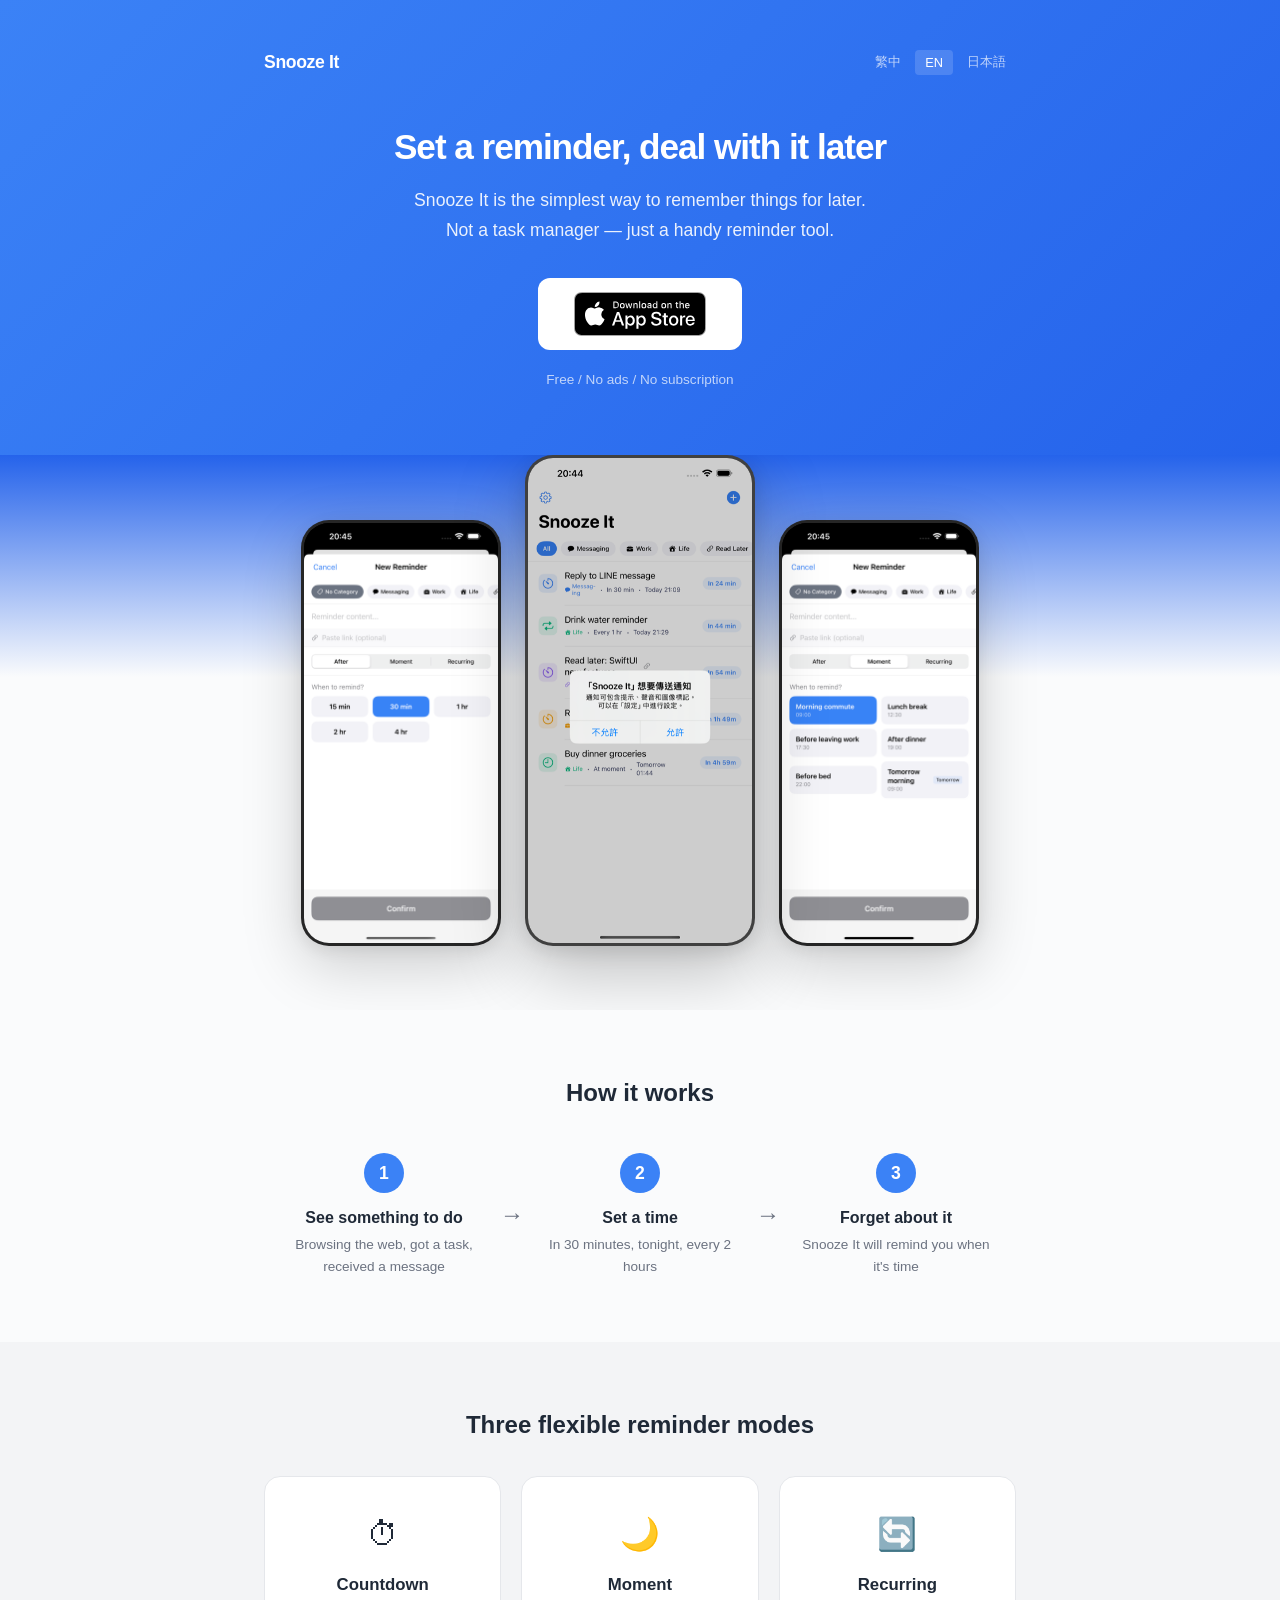
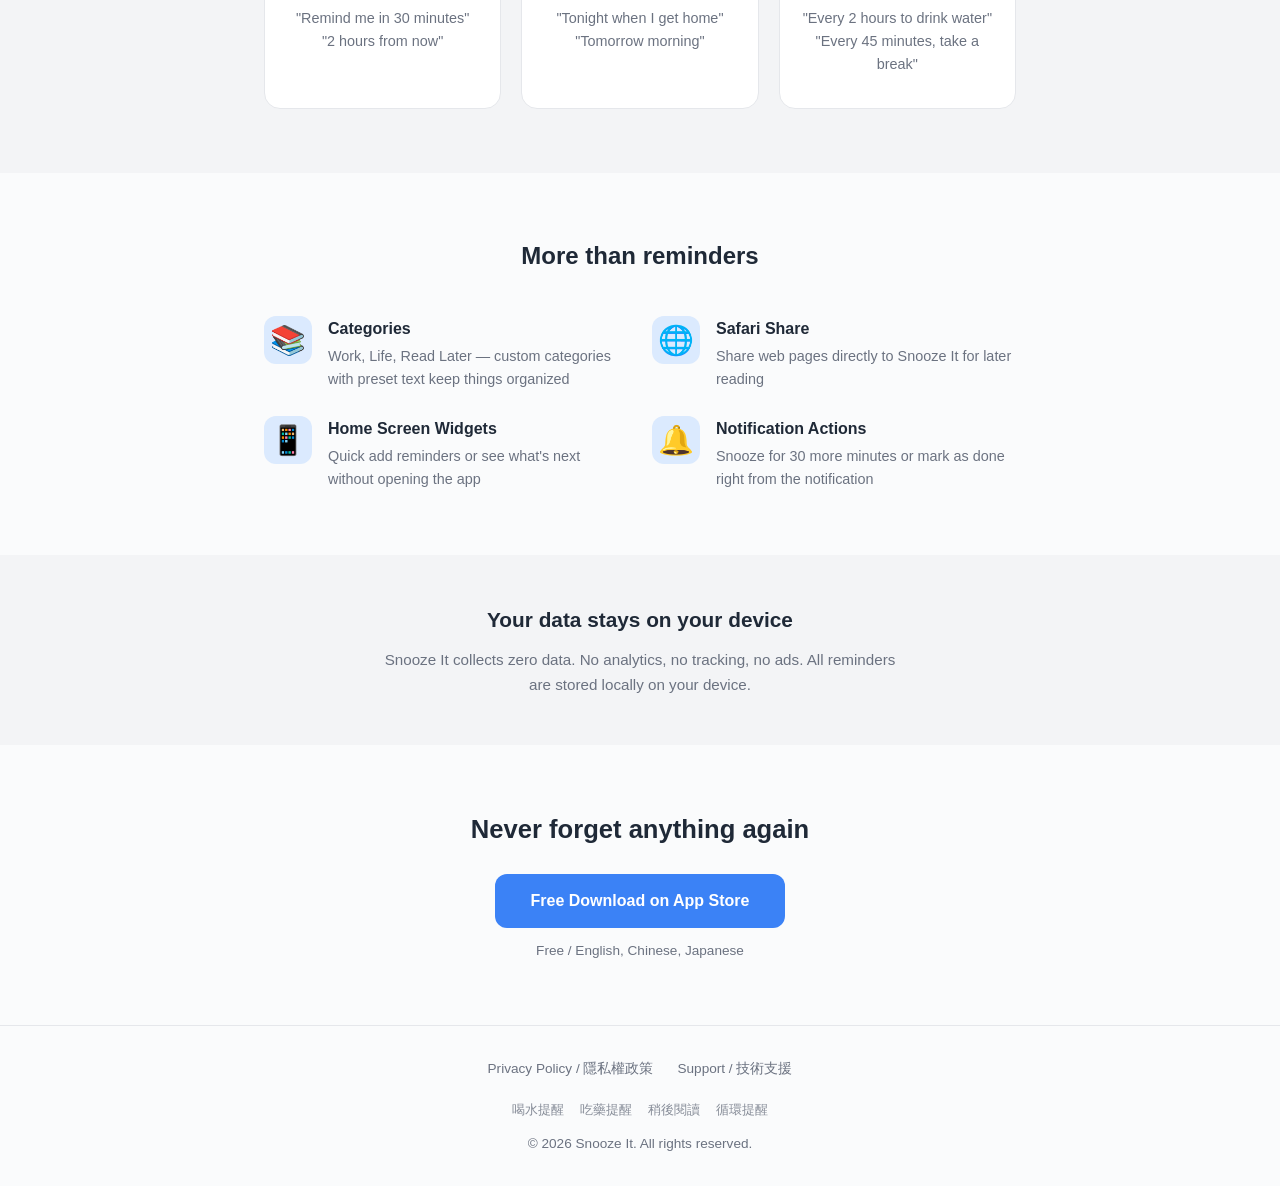
==== commit 9d59bca1: "feat: add app screenshot showcase with phone frame mockups Displays 3 localized iPhone screenshots (" ====
--- a/index.html
+++ b/index.html
@@ -173,6 +173,51 @@
     </header>
 
     <main>
+        <!-- App Screenshots -->
+        <section class="app-screenshots">
+            <div class="container">
+                <div id="screenshots-zh" class="lang-content">
+                    <div class="screenshots-row">
+                        <div class="phone-frame">
+                            <img src="screenshots/zh-02a_QuickAdd_Duration.png" alt="Snooze It 倒數計時模式" loading="lazy" width="390" height="844">
+                        </div>
+                        <div class="phone-frame phone-frame-hero">
+                            <img src="screenshots/zh-01_MainScreen.png" alt="Snooze It 主畫面" loading="lazy" width="390" height="844">
+                        </div>
+                        <div class="phone-frame">
+                            <img src="screenshots/zh-02b_QuickAdd_Moment.png" alt="Snooze It 指定時機模式" loading="lazy" width="390" height="844">
+                        </div>
+                    </div>
+                </div>
+                <div id="screenshots-en" class="lang-content" style="display:none;">
+                    <div class="screenshots-row">
+                        <div class="phone-frame">
+                            <img src="screenshots/en-02a_QuickAdd_Duration.png" alt="Snooze It countdown mode" loading="lazy" width="390" height="844">
+                        </div>
+                        <div class="phone-frame phone-frame-hero">
+                            <img src="screenshots/en-01_MainScreen.png" alt="Snooze It main screen" loading="lazy" width="390" height="844">
+                        </div>
+                        <div class="phone-frame">
+                            <img src="screenshots/en-02b_QuickAdd_Moment.png" alt="Snooze It moment mode" loading="lazy" width="390" height="844">
+                        </div>
+                    </div>
+                </div>
+                <div id="screenshots-ja" class="lang-content" style="display:none;">
+                    <div class="screenshots-row">
+                        <div class="phone-frame">
+                            <img src="screenshots/ja-02a_QuickAdd_Duration.png" alt="Snooze It カウントダウンモード" loading="lazy" width="390" height="844">
+                        </div>
+                        <div class="phone-frame phone-frame-hero">
+                            <img src="screenshots/ja-01_MainScreen.png" alt="Snooze It メイン画面" loading="lazy" width="390" height="844">
+                        </div>
+                        <div class="phone-frame">
+                            <img src="screenshots/ja-02b_QuickAdd_Moment.png" alt="Snooze It タイミング指定モード" loading="lazy" width="390" height="844">
+                        </div>
+                    </div>
+                </div>
+            </div>
+        </section>
+
         <!-- How it works -->
         <section class="how-it-works">
             <div class="container">
--- a/style.css
+++ b/style.css
@@ -123,6 +123,72 @@
     margin-top: 12px;
 }
 
+/* ---- App Screenshots ---- */
+.app-screenshots {
+    background: linear-gradient(180deg, var(--brand-dark) 0%, var(--bg) 40%);
+    padding: 0 0 64px;
+    overflow: hidden;
+}
+
+.screenshots-row {
+    display: flex;
+    justify-content: center;
+    align-items: flex-end;
+    gap: 24px;
+    max-width: 720px;
+    margin: 0 auto;
+}
+
+.phone-frame {
+    flex: 0 0 200px;
+    border-radius: 28px;
+    overflow: hidden;
+    box-shadow: 0 20px 60px rgba(0, 0, 0, 0.18), 0 4px 16px rgba(0, 0, 0, 0.08);
+    border: 3px solid rgba(255, 255, 255, 0.15);
+    background: #000;
+    transform: translateY(0);
+    transition: transform 0.3s ease;
+}
+
+.phone-frame:hover {
+    transform: translateY(-6px);
+}
+
+.phone-frame-hero {
+    flex: 0 0 230px;
+    box-shadow: 0 24px 70px rgba(0, 0, 0, 0.25), 0 6px 20px rgba(0, 0, 0, 0.1);
+    border: 3px solid rgba(255, 255, 255, 0.25);
+    z-index: 1;
+}
+
+.phone-frame img {
+    display: block;
+    width: 100%;
+    height: auto;
+}
+
+@media (max-width: 640px) {
+    .app-screenshots {
+        padding: 0 0 48px;
+    }
+
+    .screenshots-row {
+        gap: 12px;
+        padding: 0 16px;
+    }
+
+    .phone-frame {
+        flex: 0 0 30%;
+        border-radius: 20px;
+        border-width: 2px;
+    }
+
+    .phone-frame-hero {
+        flex: 0 0 34%;
+        border-width: 2px;
+    }
+}
+
 /* ---- How It Works ---- */
 .how-it-works {
     padding: 64px 0;
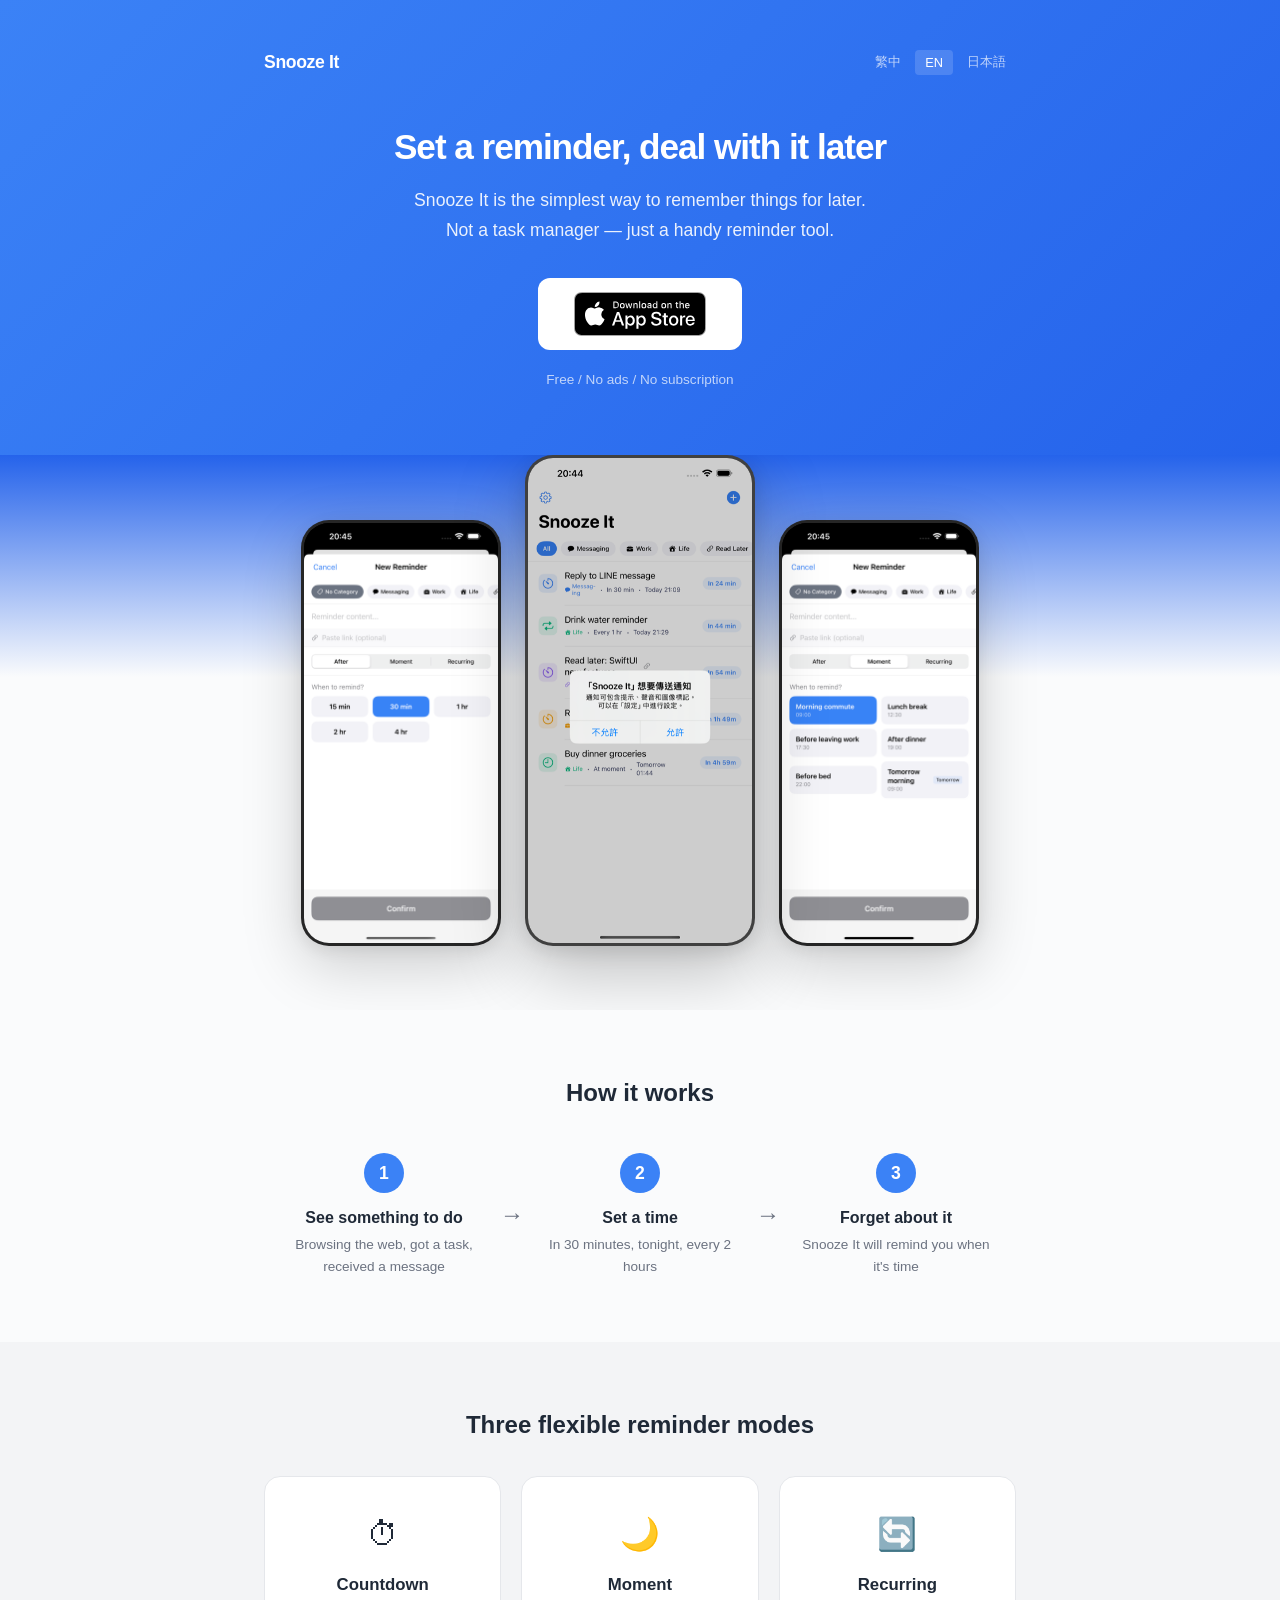
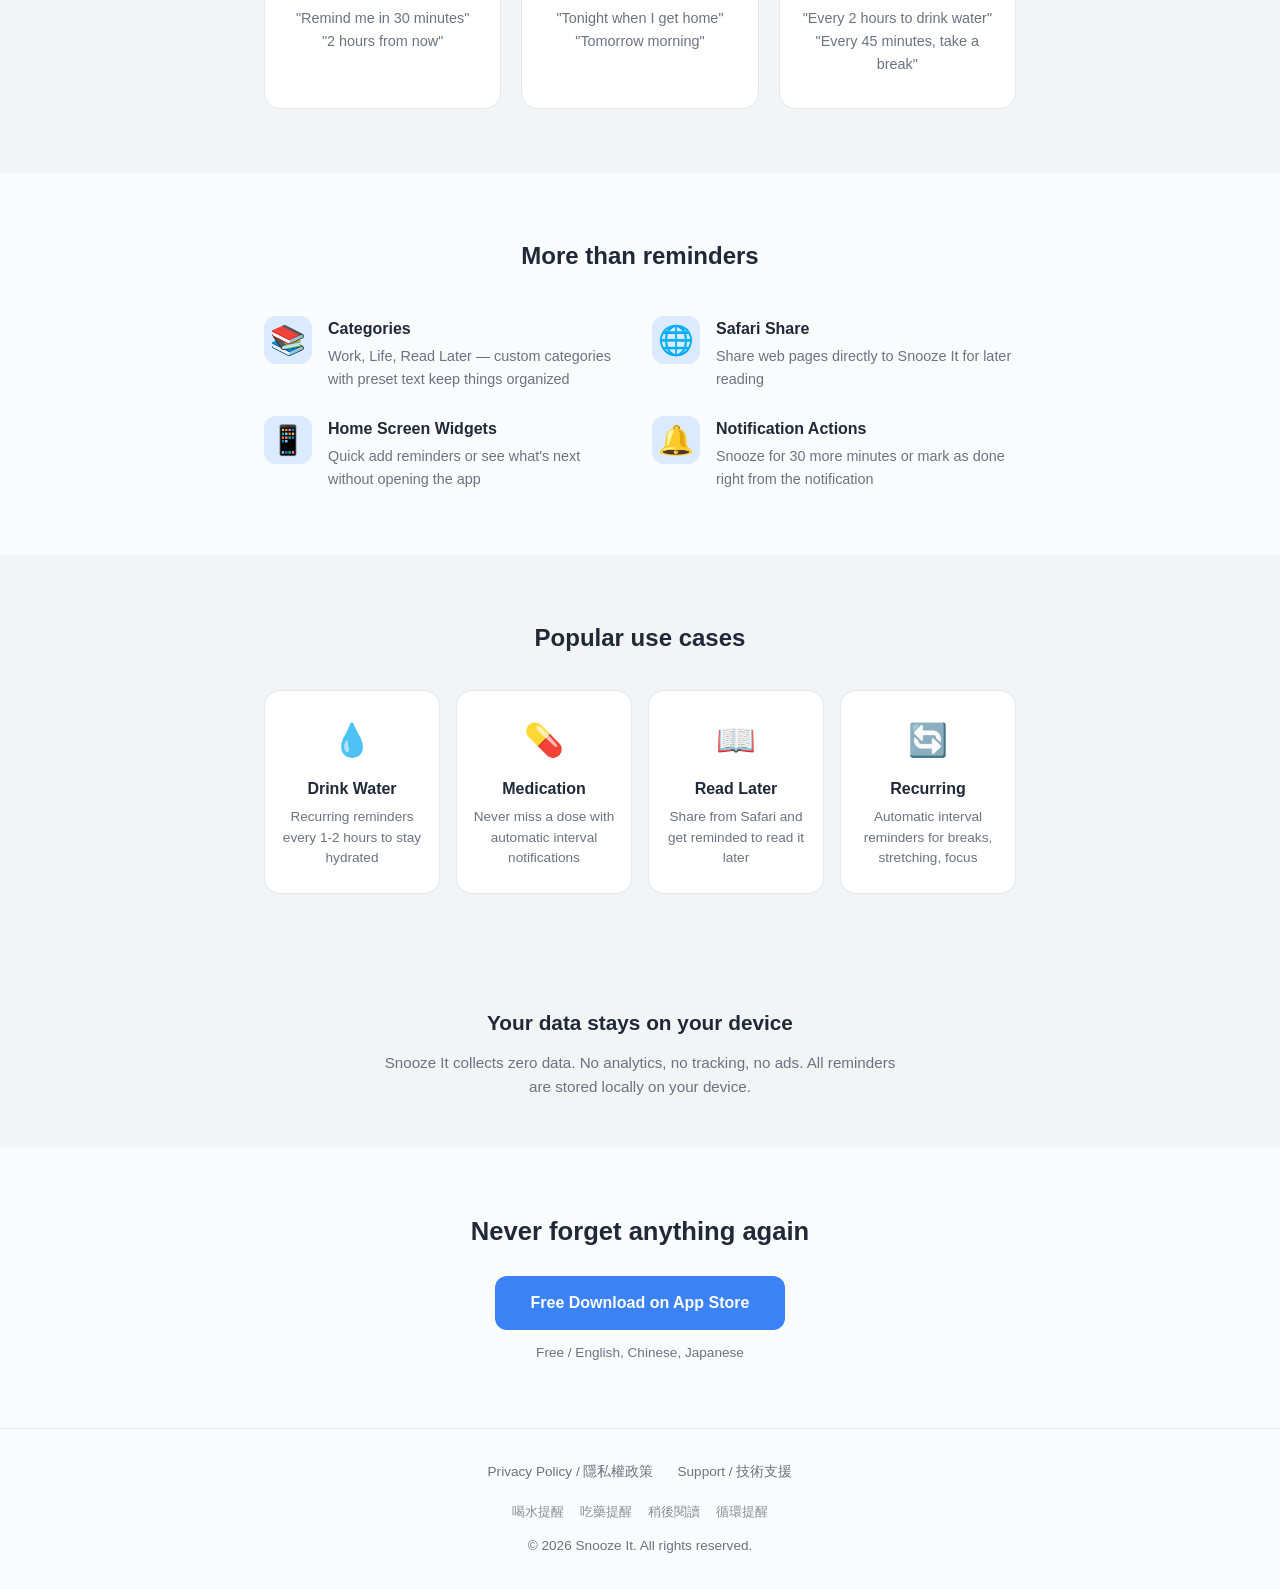
==== commit f292473a: "feat: add use-case section on homepage and cross-links between pages - Homepage: new "大家都怎麼用" sectio" ====
--- a/index.html
+++ b/index.html
@@ -461,6 +461,87 @@
             </div>
         </section>
 
+        <!-- Use cases -->
+        <section class="use-cases">
+            <div class="container">
+                <div id="uc-zh" class="lang-content">
+                    <h2>大家都怎麼用？</h2>
+                    <div class="use-cases-grid">
+                        <a href="use-cases/drink-water-reminder.html" class="use-case-card">
+                            <span class="use-case-icon">&#128167;</span>
+                            <h3>喝水提醒</h3>
+                            <p>每 1-2 小時循環提醒，養成定時喝水的好習慣</p>
+                        </a>
+                        <a href="use-cases/medication-reminder.html" class="use-case-card">
+                            <span class="use-case-icon">&#128138;</span>
+                            <h3>吃藥提醒</h3>
+                            <p>準時服藥不忘記，循環模式自動通知</p>
+                        </a>
+                        <a href="use-cases/read-later-reminder.html" class="use-case-card">
+                            <span class="use-case-icon">&#128214;</span>
+                            <h3>稍後閱讀</h3>
+                            <p>Safari 看到好文章，設個時間晚點再看</p>
+                        </a>
+                        <a href="use-cases/recurring-reminder.html" class="use-case-card">
+                            <span class="use-case-icon">&#128260;</span>
+                            <h3>循環提醒</h3>
+                            <p>每隔固定時間自動提醒，休息、伸展、專注計時</p>
+                        </a>
+                    </div>
+                </div>
+                <div id="uc-en" class="lang-content" style="display:none;">
+                    <h2>Popular use cases</h2>
+                    <div class="use-cases-grid">
+                        <a href="use-cases/drink-water-reminder.html" class="use-case-card">
+                            <span class="use-case-icon">&#128167;</span>
+                            <h3>Drink Water</h3>
+                            <p>Recurring reminders every 1-2 hours to stay hydrated</p>
+                        </a>
+                        <a href="use-cases/medication-reminder.html" class="use-case-card">
+                            <span class="use-case-icon">&#128138;</span>
+                            <h3>Medication</h3>
+                            <p>Never miss a dose with automatic interval notifications</p>
+                        </a>
+                        <a href="use-cases/read-later-reminder.html" class="use-case-card">
+                            <span class="use-case-icon">&#128214;</span>
+                            <h3>Read Later</h3>
+                            <p>Share from Safari and get reminded to read it later</p>
+                        </a>
+                        <a href="use-cases/recurring-reminder.html" class="use-case-card">
+                            <span class="use-case-icon">&#128260;</span>
+                            <h3>Recurring</h3>
+                            <p>Automatic interval reminders for breaks, stretching, focus</p>
+                        </a>
+                    </div>
+                </div>
+                <div id="uc-ja" class="lang-content" style="display:none;">
+                    <h2>みんなの使い方</h2>
+                    <div class="use-cases-grid">
+                        <a href="use-cases/drink-water-reminder.html" class="use-case-card">
+                            <span class="use-case-icon">&#128167;</span>
+                            <h3>水飲みリマインド</h3>
+                            <p>1-2時間ごとの繰り返しで水分補給の習慣を</p>
+                        </a>
+                        <a href="use-cases/medication-reminder.html" class="use-case-card">
+                            <span class="use-case-icon">&#128138;</span>
+                            <h3>服薬リマインド</h3>
+                            <p>飲み忘れ防止、自動で定時通知</p>
+                        </a>
+                        <a href="use-cases/read-later-reminder.html" class="use-case-card">
+                            <span class="use-case-icon">&#128214;</span>
+                            <h3>あとで読む</h3>
+                            <p>Safariから共有して、あとで読むリマインド</p>
+                        </a>
+                        <a href="use-cases/recurring-reminder.html" class="use-case-card">
+                            <span class="use-case-icon">&#128260;</span>
+                            <h3>繰り返し</h3>
+                            <p>休憩、ストレッチ、集中タイマーに自動リマインド</p>
+                        </a>
+                    </div>
+                </div>
+            </div>
+        </section>
+
         <!-- Privacy callout -->
         <section class="privacy-callout">
             <div class="container">
--- a/style.css
+++ b/style.css
@@ -333,6 +333,64 @@
     color: var(--text-light);
 }
 
+/* ---- Use Cases ---- */
+.use-cases {
+    background: var(--section-alt);
+    padding: 64px 0;
+    text-align: center;
+}
+
+.use-cases h2 {
+    font-size: 1.5rem;
+    font-weight: 700;
+    margin-bottom: 32px;
+}
+
+.use-cases-grid {
+    display: grid;
+    grid-template-columns: repeat(4, 1fr);
+    gap: 16px;
+}
+
+.use-case-card {
+    background: var(--card-bg);
+    border: 1px solid var(--border);
+    border-radius: 16px;
+    padding: 24px 16px;
+    text-decoration: none;
+    color: var(--text);
+    transition: transform 0.2s, box-shadow 0.2s;
+}
+
+.use-case-card:hover {
+    transform: translateY(-3px);
+    box-shadow: 0 8px 24px rgba(0, 0, 0, 0.08);
+}
+
+.use-case-icon {
+    font-size: 2rem;
+    display: block;
+    margin-bottom: 10px;
+}
+
+.use-case-card h3 {
+    font-size: 1rem;
+    font-weight: 600;
+    margin-bottom: 6px;
+}
+
+.use-case-card p {
+    font-size: 0.85rem;
+    color: var(--text-light);
+    line-height: 1.5;
+}
+
+@media (max-width: 640px) {
+    .use-cases-grid {
+        grid-template-columns: 1fr 1fr;
+    }
+}
+
 /* ---- Privacy Callout ---- */
 .privacy-callout {
     background: var(--section-alt);
@@ -377,6 +435,44 @@
 .final-cta .price {
     color: var(--text-light);
     opacity: 1;
+}
+
+/* ---- Related Use Cases (cross-links on use-case pages) ---- */
+.related-use-cases {
+    margin-top: 48px;
+    padding-top: 32px;
+    border-top: 1px solid var(--border);
+}
+
+.related-use-cases h3 {
+    font-size: 1rem;
+    font-weight: 600;
+    margin-bottom: 16px;
+    color: var(--text-light);
+}
+
+.related-links {
+    display: flex;
+    gap: 12px;
+    flex-wrap: wrap;
+}
+
+.related-links a {
+    flex: 1;
+    min-width: 140px;
+    padding: 14px 16px;
+    background: var(--brand-light);
+    border-radius: 12px;
+    text-decoration: none;
+    color: var(--text);
+    font-size: 0.9rem;
+    font-weight: 500;
+    transition: background 0.2s;
+}
+
+.related-links a:hover {
+    background: var(--brand);
+    color: #fff;
 }
 
 /* ---- Footer ---- */
